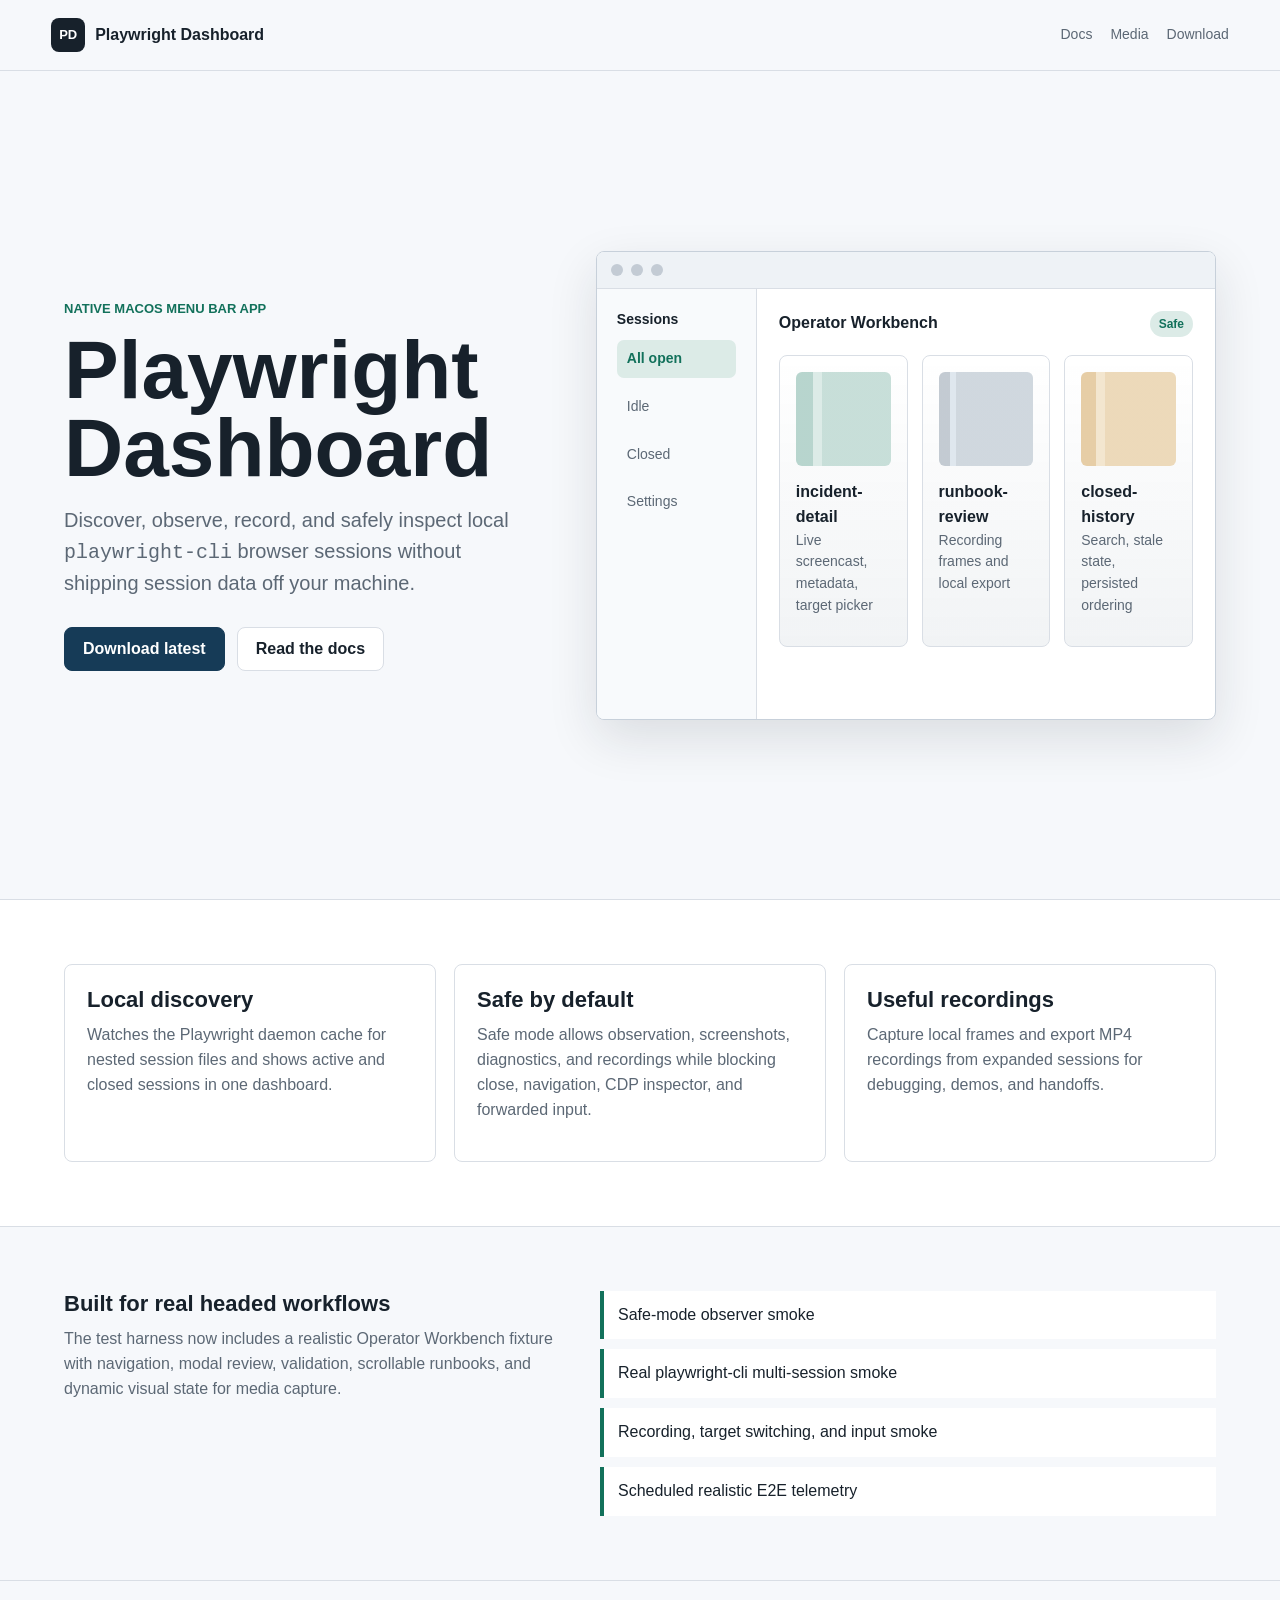
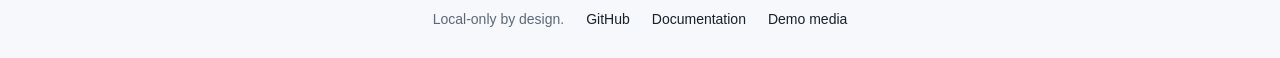
==== site/index.html @ bf9a6d5f "Add Pages docs site foundation" ====
<!doctype html>
<html lang="en">
  <head>
    <meta charset="utf-8">
    <meta name="viewport" content="width=device-width, initial-scale=1">
    <title>Playwright Dashboard</title>
    <meta
      name="description"
      content="A native macOS menu bar dashboard for observing local playwright-cli browser sessions."
    >
    <link rel="stylesheet" href="styles.css">
  </head>
  <body>
    <header class="topbar">
      <a class="brand" href="index.html" aria-label="Playwright Dashboard home">
        <span class="brand-mark">PD</span>
        <span>Playwright Dashboard</span>
      </a>
      <nav aria-label="Primary">
        <a href="docs.html">Docs</a>
        <a href="media.html">Media</a>
        <a href="https://github.com/mean-weasel/playwright-dashboard/releases/latest">Download</a>
      </nav>
    </header>

    <main>
      <section class="hero">
        <div class="hero-copy">
          <p class="eyebrow">Native macOS menu bar app</p>
          <h1>Playwright Dashboard</h1>
          <p class="lede">
            Discover, observe, record, and safely inspect local
            <code>playwright-cli</code> browser sessions without shipping session data
            off your machine.
          </p>
          <div class="actions">
            <a class="button primary" href="https://github.com/mean-weasel/playwright-dashboard/releases/latest">
              Download latest
            </a>
            <a class="button secondary" href="docs.html">Read the docs</a>
          </div>
        </div>
        <div class="product-frame" aria-label="Dashboard preview">
          <div class="window-bar">
            <span></span>
            <span></span>
            <span></span>
          </div>
          <div class="dashboard-preview">
            <aside>
              <strong>Sessions</strong>
              <span class="active">All open</span>
              <span>Idle</span>
              <span>Closed</span>
              <span>Settings</span>
            </aside>
            <section>
              <div class="preview-toolbar">
                <strong>Operator Workbench</strong>
                <span class="safe-badge">Safe</span>
              </div>
              <div class="session-grid">
                <article>
                  <span class="status live"></span>
                  <strong>incident-detail</strong>
                  <p>Live screencast, metadata, target picker</p>
                </article>
                <article>
                  <span class="status"></span>
                  <strong>runbook-review</strong>
                  <p>Recording frames and local export</p>
                </article>
                <article>
                  <span class="status warn"></span>
                  <strong>closed-history</strong>
                  <p>Search, stale state, persisted ordering</p>
                </article>
              </div>
            </section>
          </div>
        </div>
      </section>

      <section class="feature-band" aria-label="Core features">
        <article>
          <h2>Local discovery</h2>
          <p>
            Watches the Playwright daemon cache for nested session files and
            shows active and closed sessions in one dashboard.
          </p>
        </article>
        <article>
          <h2>Safe by default</h2>
          <p>
            Safe mode allows observation, screenshots, diagnostics, and
            recordings while blocking close, navigation, CDP inspector, and
            forwarded input.
          </p>
        </article>
        <article>
          <h2>Useful recordings</h2>
          <p>
            Capture local frames and export MP4 recordings from expanded
            sessions for debugging, demos, and handoffs.
          </p>
        </article>
      </section>

      <section class="split-section">
        <div>
          <h2>Built for real headed workflows</h2>
          <p>
            The test harness now includes a realistic Operator Workbench fixture
            with navigation, modal review, validation, scrollable runbooks, and
            dynamic visual state for media capture.
          </p>
        </div>
        <div class="checklist">
          <span>Safe-mode observer smoke</span>
          <span>Real playwright-cli multi-session smoke</span>
          <span>Recording, target switching, and input smoke</span>
          <span>Scheduled realistic E2E telemetry</span>
        </div>
      </section>
    </main>

    <footer>
      <span>Local-only by design.</span>
      <a href="https://github.com/mean-weasel/playwright-dashboard">GitHub</a>
      <a href="docs.html">Documentation</a>
      <a href="media.html">Demo media</a>
    </footer>
  </body>
</html>
---- site/styles.css ----
:root {
  color-scheme: light;
  --ink: #17212b;
  --muted: #5c6875;
  --line: #d9dee5;
  --panel: #ffffff;
  --paper: #f6f8fb;
  --navy: #163b57;
  --green: #12715b;
  --gold: #b36b00;
  --red: #b43f48;
  --shadow: 0 18px 50px rgba(23, 33, 43, 0.12);
}

* {
  box-sizing: border-box;
}

body {
  margin: 0;
  background: var(--paper);
  color: var(--ink);
  font: 16px/1.55 -apple-system, BlinkMacSystemFont, "Segoe UI", sans-serif;
}

a {
  color: inherit;
}

code,
pre {
  font-family: "SFMono-Regular", Consolas, monospace;
}

.topbar {
  display: flex;
  align-items: center;
  justify-content: space-between;
  gap: 24px;
  padding: 18px clamp(20px, 4vw, 56px);
  background: rgba(246, 248, 251, 0.94);
  border-bottom: 1px solid var(--line);
  position: sticky;
  top: 0;
  z-index: 10;
  backdrop-filter: blur(14px);
}

.brand {
  display: inline-flex;
  align-items: center;
  gap: 10px;
  font-weight: 700;
  text-decoration: none;
}

.brand-mark {
  display: grid;
  place-items: center;
  width: 34px;
  height: 34px;
  border-radius: 8px;
  background: var(--ink);
  color: #ffffff;
  font-size: 13px;
}

nav {
  display: flex;
  flex-wrap: wrap;
  gap: 8px 18px;
  color: var(--muted);
  font-size: 14px;
}

nav a {
  text-decoration: none;
}

nav a:hover,
nav a[aria-current="page"] {
  color: var(--ink);
}

.hero {
  display: grid;
  grid-template-columns: minmax(0, 0.86fr) minmax(360px, 1.14fr);
  gap: clamp(28px, 5vw, 72px);
  align-items: center;
  min-height: calc(100vh - 72px);
  padding: clamp(44px, 7vw, 96px) clamp(20px, 5vw, 72px);
}

.hero-copy {
  max-width: 680px;
}

.eyebrow {
  margin: 0 0 12px;
  color: var(--green);
  font-size: 13px;
  font-weight: 800;
  letter-spacing: 0;
  text-transform: uppercase;
}

h1,
h2,
p {
  margin-top: 0;
}

h1 {
  margin-bottom: 18px;
  font-size: clamp(42px, 7vw, 82px);
  line-height: 0.95;
  letter-spacing: 0;
}

h2 {
  margin-bottom: 10px;
  font-size: 22px;
  line-height: 1.2;
}

.lede {
  max-width: 620px;
  color: var(--muted);
  font-size: 20px;
}

.actions {
  display: flex;
  flex-wrap: wrap;
  gap: 12px;
  margin-top: 28px;
}

.button {
  display: inline-flex;
  align-items: center;
  min-height: 44px;
  padding: 0 18px;
  border: 1px solid var(--line);
  border-radius: 8px;
  font-weight: 700;
  text-decoration: none;
}

.button.primary {
  background: var(--navy);
  border-color: var(--navy);
  color: #ffffff;
}

.button.secondary {
  background: #ffffff;
}

.product-frame {
  overflow: hidden;
  border: 1px solid #c7d0da;
  border-radius: 8px;
  background: #ffffff;
  box-shadow: var(--shadow);
}

.window-bar {
  display: flex;
  gap: 8px;
  padding: 12px 14px;
  border-bottom: 1px solid var(--line);
  background: #eef2f6;
}

.window-bar span {
  width: 12px;
  height: 12px;
  border-radius: 50%;
  background: #c3cbd4;
}

.dashboard-preview {
  display: grid;
  grid-template-columns: 160px minmax(0, 1fr);
  min-height: 430px;
}

.dashboard-preview aside {
  display: flex;
  flex-direction: column;
  gap: 10px;
  padding: 20px;
  border-right: 1px solid var(--line);
  background: #f8fafc;
  color: var(--muted);
  font-size: 14px;
}

.dashboard-preview aside strong {
  color: var(--ink);
}

.dashboard-preview aside span {
  padding: 8px 10px;
  border-radius: 7px;
}

.dashboard-preview aside .active {
  background: #dcebe7;
  color: var(--green);
  font-weight: 700;
}

.dashboard-preview section {
  padding: 22px;
}

.preview-toolbar {
  display: flex;
  align-items: center;
  justify-content: space-between;
  gap: 16px;
  margin-bottom: 18px;
}

.safe-badge {
  padding: 4px 9px;
  border-radius: 999px;
  background: #dcebe7;
  color: var(--green);
  font-size: 12px;
  font-weight: 800;
}

.session-grid {
  display: grid;
  grid-template-columns: repeat(3, minmax(0, 1fr));
  gap: 14px;
}

.session-grid article {
  min-height: 210px;
  padding: 16px;
  border: 1px solid var(--line);
  border-radius: 8px;
  background:
    linear-gradient(180deg, rgba(255, 255, 255, 0), rgba(22, 59, 87, 0.06)),
    #ffffff;
}

.session-grid p {
  color: var(--muted);
  font-size: 14px;
}

.status {
  display: block;
  width: 100%;
  height: 94px;
  margin-bottom: 14px;
  border-radius: 6px;
  background:
    linear-gradient(90deg, rgba(23, 33, 43, 0.14) 12%, transparent 12% 18%, rgba(23, 33, 43, 0.08) 18%),
    #dfe7ee;
}

.status.live {
  background:
    linear-gradient(90deg, rgba(18, 113, 91, 0.18) 18%, transparent 18% 27%, rgba(18, 113, 91, 0.1) 27%),
    #dcebe7;
}

.status.warn {
  background:
    linear-gradient(90deg, rgba(179, 107, 0, 0.2) 16%, transparent 16% 25%, rgba(179, 107, 0, 0.1) 25%),
    #f3e6cf;
}

.feature-band,
.split-section,
.content-page {
  padding: clamp(36px, 5vw, 72px) clamp(20px, 5vw, 72px);
}

.feature-band {
  display: grid;
  grid-template-columns: repeat(3, minmax(0, 1fr));
  gap: 18px;
  background: #ffffff;
  border-top: 1px solid var(--line);
  border-bottom: 1px solid var(--line);
}

.feature-band article,
.doc-card,
.media-card,
.command-panel {
  padding: 22px;
  border: 1px solid var(--line);
  border-radius: 8px;
  background: var(--panel);
}

.feature-band p,
.split-section p,
.doc-card p,
.media-card p,
.page-heading p,
.command-panel p {
  color: var(--muted);
}

.split-section {
  display: grid;
  grid-template-columns: minmax(0, 0.9fr) minmax(320px, 1.1fr);
  gap: 32px;
  align-items: start;
}

.checklist {
  display: grid;
  gap: 10px;
}

.checklist span {
  padding: 12px 14px;
  border-left: 4px solid var(--green);
  background: #ffffff;
}

.content-page {
  max-width: 1120px;
  margin: 0 auto;
}

.page-heading {
  max-width: 760px;
  margin-bottom: 30px;
}

.page-heading h1 {
  font-size: clamp(36px, 5vw, 62px);
}

.doc-grid,
.media-layout {
  display: grid;
  grid-template-columns: repeat(2, minmax(0, 1fr));
  gap: 18px;
}

.doc-card {
  color: inherit;
  text-decoration: none;
}

.doc-card:hover {
  border-color: var(--navy);
}

.media-layout {
  margin-bottom: 18px;
}

.media-placeholder {
  display: grid;
  place-items: center;
  aspect-ratio: 16 / 9;
  margin-bottom: 18px;
  border-radius: 8px;
  background:
    linear-gradient(90deg, rgba(23, 33, 43, 0.12) 10%, transparent 10% 16%, rgba(23, 33, 43, 0.07) 16%),
    #dfe7ee;
  color: var(--navy);
  font-weight: 800;
}

.media-placeholder.accent {
  background:
    linear-gradient(90deg, rgba(180, 63, 72, 0.18) 13%, transparent 13% 20%, rgba(180, 63, 72, 0.08) 20%),
    #f1dadd;
  color: var(--red);
}

.command-panel {
  margin-top: 18px;
}

pre {
  overflow-x: auto;
  padding: 16px;
  border-radius: 8px;
  background: #111820;
  color: #f8fafc;
  font-size: 13px;
}

footer {
  display: flex;
  flex-wrap: wrap;
  align-items: center;
  justify-content: center;
  gap: 14px 22px;
  padding: 28px;
  border-top: 1px solid var(--line);
  color: var(--muted);
  font-size: 14px;
}

footer a {
  color: var(--ink);
  text-decoration: none;
}

@media (max-width: 900px) {
  .hero,
  .split-section,
  .feature-band,
  .doc-grid,
  .media-layout {
    grid-template-columns: 1fr;
  }

  .hero {
    min-height: auto;
  }
}

@media (max-width: 620px) {
  .topbar {
    align-items: flex-start;
    flex-direction: column;
  }

  .dashboard-preview {
    grid-template-columns: 1fr;
  }

  .dashboard-preview aside {
    border-right: 0;
    border-bottom: 1px solid var(--line);
  }

  .session-grid {
    grid-template-columns: 1fr;
  }

  h1 {
    font-size: 40px;
  }
}
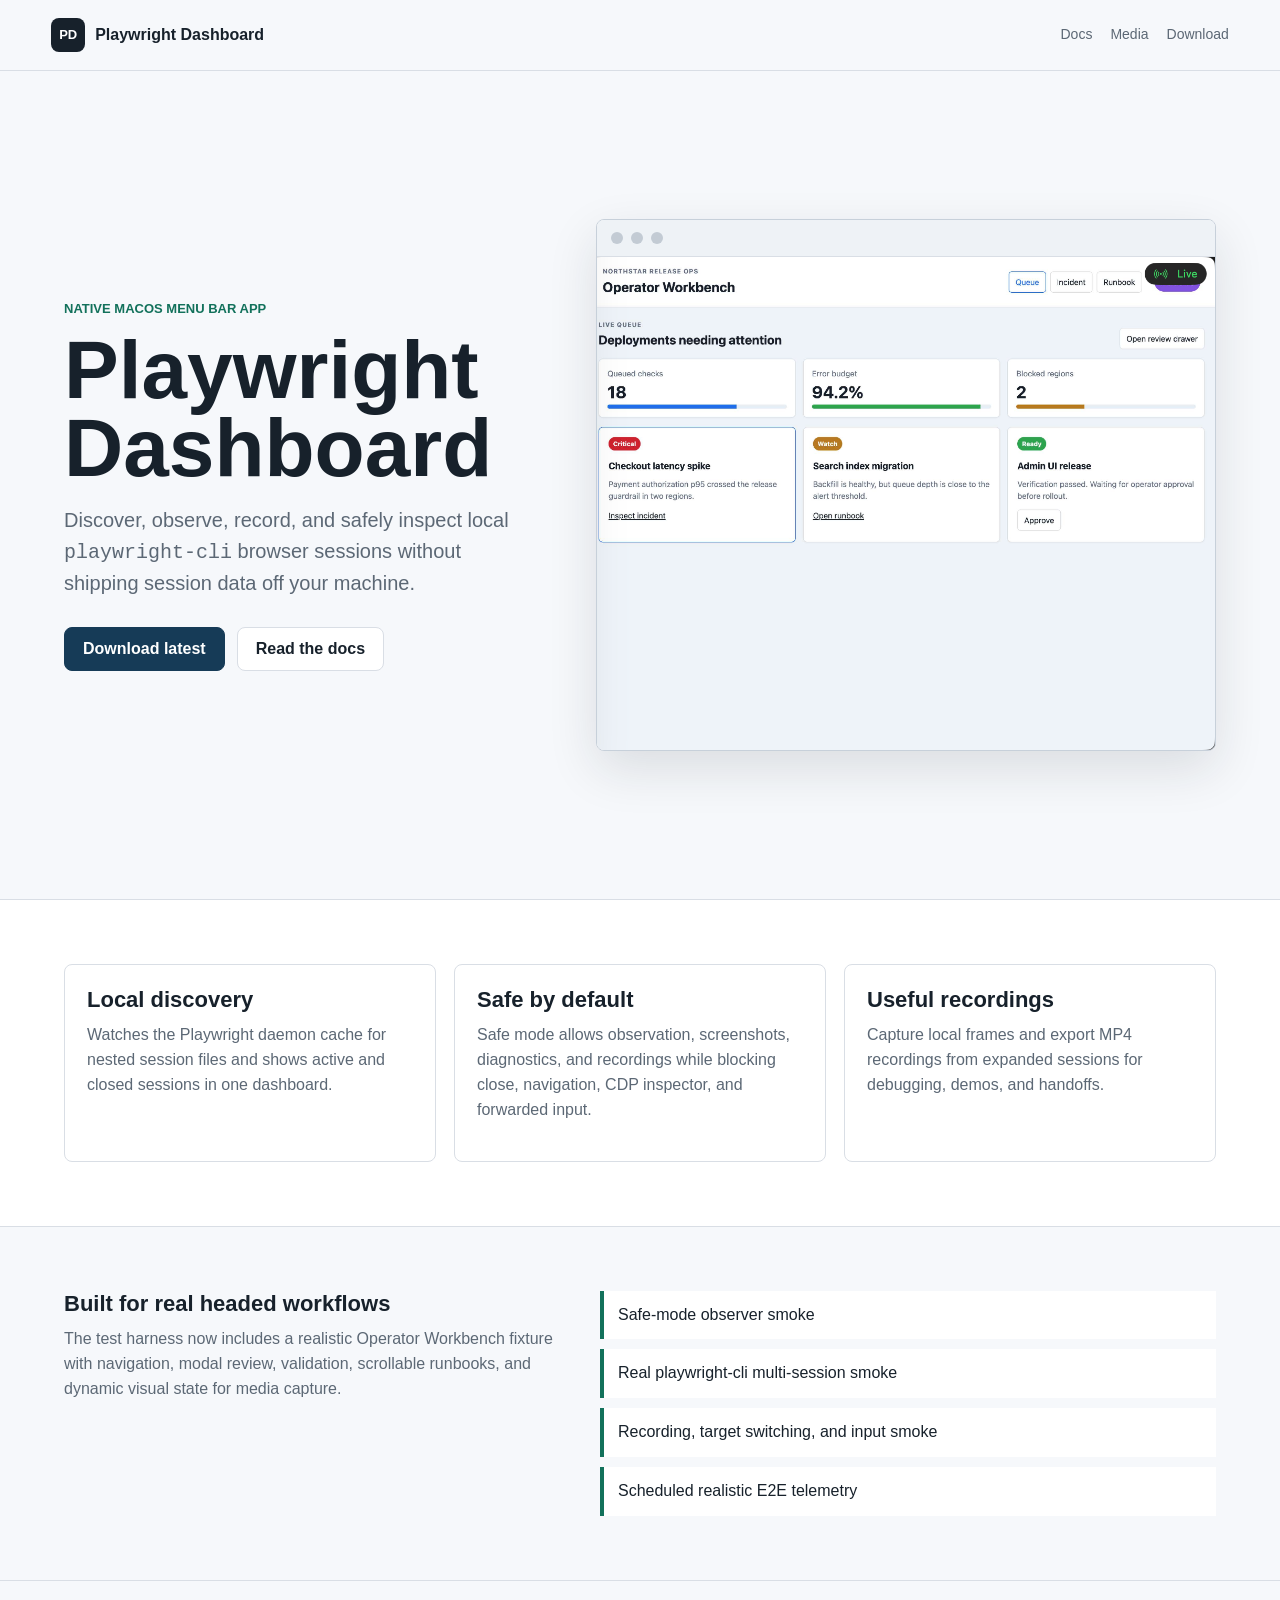
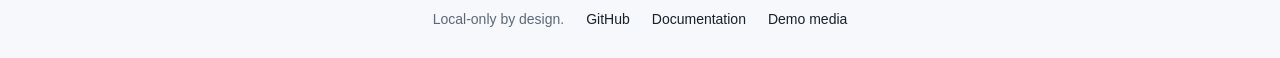
==== commit 5b3826ba: "Add curated Pages demo screenshot" ====
--- a/site/index.html
+++ b/site/index.html
@@ -46,38 +46,11 @@
             <span></span>
             <span></span>
           </div>
-          <div class="dashboard-preview">
-            <aside>
-              <strong>Sessions</strong>
-              <span class="active">All open</span>
-              <span>Idle</span>
-              <span>Closed</span>
-              <span>Settings</span>
-            </aside>
-            <section>
-              <div class="preview-toolbar">
-                <strong>Operator Workbench</strong>
-                <span class="safe-badge">Safe</span>
-              </div>
-              <div class="session-grid">
-                <article>
-                  <span class="status live"></span>
-                  <strong>incident-detail</strong>
-                  <p>Live screencast, metadata, target picker</p>
-                </article>
-                <article>
-                  <span class="status"></span>
-                  <strong>runbook-review</strong>
-                  <p>Recording frames and local export</p>
-                </article>
-                <article>
-                  <span class="status warn"></span>
-                  <strong>closed-history</strong>
-                  <p>Search, stale state, persisted ordering</p>
-                </article>
-              </div>
-            </section>
-          </div>
+          <img
+            class="dashboard-screenshot"
+            src="assets/operator-workbench-dashboard.png"
+            alt="Playwright Dashboard observing the Operator Workbench fixture in Safe mode"
+          >
         </div>
       </section>
 
--- a/site/styles.css
+++ b/site/styles.css
@@ -180,101 +180,21 @@
   background: #c3cbd4;
 }
 
-.dashboard-preview {
-  display: grid;
-  grid-template-columns: 160px minmax(0, 1fr);
-  min-height: 430px;
-}
-
-.dashboard-preview aside {
-  display: flex;
-  flex-direction: column;
-  gap: 10px;
-  padding: 20px;
-  border-right: 1px solid var(--line);
-  background: #f8fafc;
-  color: var(--muted);
-  font-size: 14px;
-}
-
-.dashboard-preview aside strong {
-  color: var(--ink);
-}
-
-.dashboard-preview aside span {
-  padding: 8px 10px;
-  border-radius: 7px;
-}
-
-.dashboard-preview aside .active {
-  background: #dcebe7;
-  color: var(--green);
-  font-weight: 700;
-}
-
-.dashboard-preview section {
-  padding: 22px;
-}
-
-.preview-toolbar {
-  display: flex;
-  align-items: center;
-  justify-content: space-between;
-  gap: 16px;
-  margin-bottom: 18px;
-}
-
-.safe-badge {
-  padding: 4px 9px;
-  border-radius: 999px;
-  background: #dcebe7;
-  color: var(--green);
-  font-size: 12px;
-  font-weight: 800;
-}
-
-.session-grid {
-  display: grid;
-  grid-template-columns: repeat(3, minmax(0, 1fr));
-  gap: 14px;
-}
-
-.session-grid article {
-  min-height: 210px;
-  padding: 16px;
-  border: 1px solid var(--line);
-  border-radius: 8px;
-  background:
-    linear-gradient(180deg, rgba(255, 255, 255, 0), rgba(22, 59, 87, 0.06)),
-    #ffffff;
-}
-
-.session-grid p {
-  color: var(--muted);
-  font-size: 14px;
-}
-
-.status {
+.dashboard-screenshot,
+.media-image {
   display: block;
   width: 100%;
-  height: 94px;
-  margin-bottom: 14px;
-  border-radius: 6px;
-  background:
-    linear-gradient(90deg, rgba(23, 33, 43, 0.14) 12%, transparent 12% 18%, rgba(23, 33, 43, 0.08) 18%),
-    #dfe7ee;
-}
-
-.status.live {
-  background:
-    linear-gradient(90deg, rgba(18, 113, 91, 0.18) 18%, transparent 18% 27%, rgba(18, 113, 91, 0.1) 27%),
-    #dcebe7;
-}
-
-.status.warn {
-  background:
-    linear-gradient(90deg, rgba(179, 107, 0, 0.2) 16%, transparent 16% 25%, rgba(179, 107, 0, 0.1) 25%),
-    #f3e6cf;
+  height: auto;
+}
+
+.dashboard-screenshot {
+  background: #ffffff;
+}
+
+.media-image {
+  margin-bottom: 18px;
+  border: 1px solid var(--line);
+  border-radius: 8px;
 }
 
 .feature-band,
@@ -433,19 +353,6 @@
     flex-direction: column;
   }
 
-  .dashboard-preview {
-    grid-template-columns: 1fr;
-  }
-
-  .dashboard-preview aside {
-    border-right: 0;
-    border-bottom: 1px solid var(--line);
-  }
-
-  .session-grid {
-    grid-template-columns: 1fr;
-  }
-
   h1 {
     font-size: 40px;
   }
